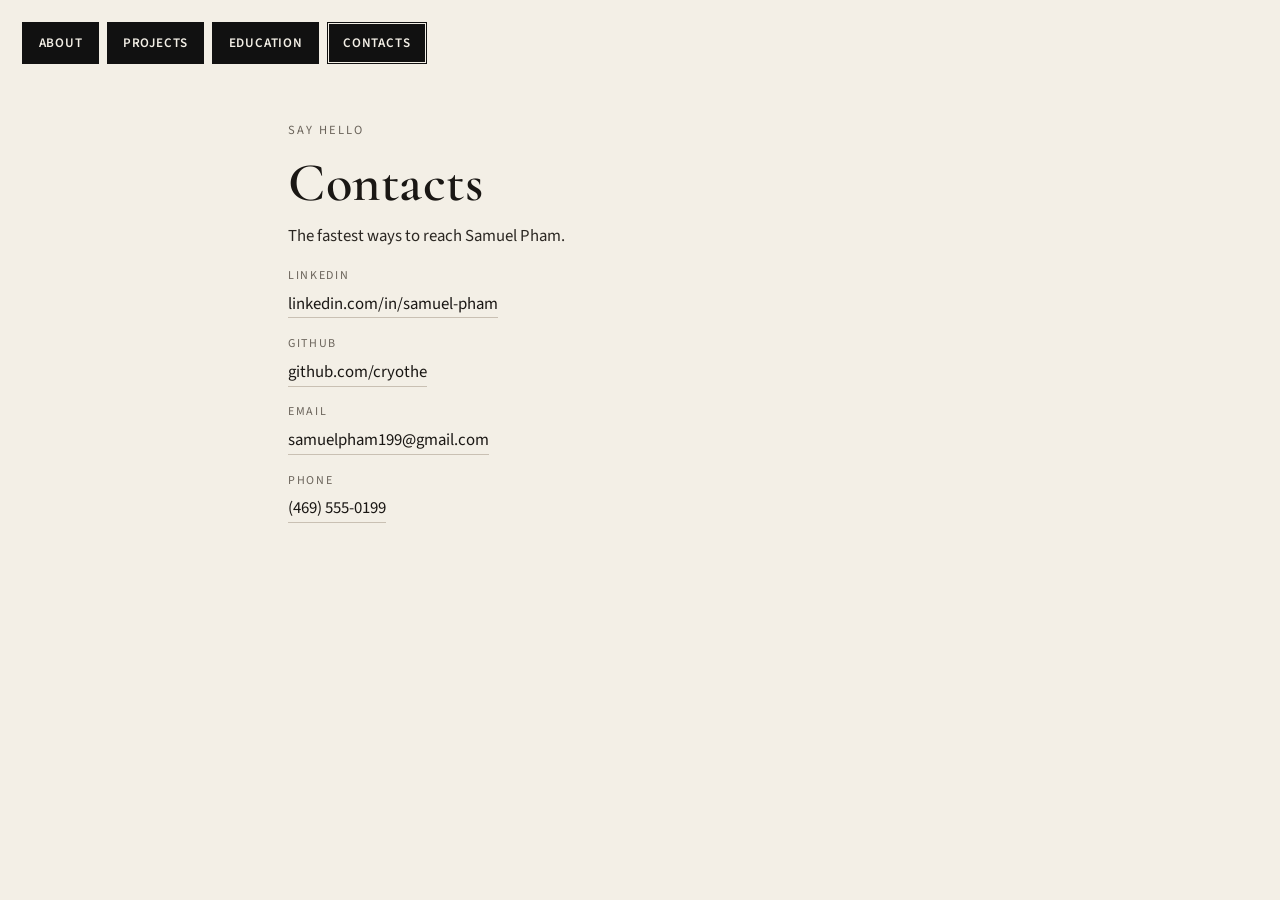
==== contacts.html @ 052fb105 "Revamp Website" ====
<!DOCTYPE html>
<html lang="en">
<head>
  <meta charset="UTF-8">
  <meta name="viewport" content="width=device-width, initial-scale=1">
  <title>Contacts | Samuel Pham</title>
  <link rel="stylesheet" href="style.css">
</head>
<body>
  <nav class="nav" aria-label="Primary">
    <a href="index.html">About</a>
    <a href="projects.html">Projects</a>
    <a href="education.html">Education</a>
    <a class="active" href="contacts.html">Contacts</a>
  </nav>

  <main class="page">
    <p class="kicker">Say hello</p>
    <h1>Contacts</h1>
    <p>The fastest ways to reach Samuel Pham.</p>

    <ul class="contacts">
      <li>
        <span class="contact-label">LinkedIn</span>
        <a href="https://www.linkedin.com/in/samuel-pham" target="_blank" rel="noopener noreferrer">linkedin.com/in/samuel-pham</a>
      </li>
      <li>
        <span class="contact-label">GitHub</span>
        <a href="https://github.com/cryothe" target="_blank" rel="noopener noreferrer">github.com/cryothe</a>
      </li>
      <li>
        <span class="contact-label">Email</span>
        <a href="mailto:samuelpham199@gmail.com">samuelpham199@gmail.com</a>
      </li>
      <li>
        <span class="contact-label">Phone</span>
        <a href="tel:+14695550199">(469) 555-0199</a>
      </li>
    </ul>
  </main>
</body>
</html>
---- style.css ----
@import url("https://fonts.googleapis.com/css2?family=Cormorant+Garamond:ital,wght@0,500;0,600;0,700;1,500&family=Source+Sans+3:wght@400;500;600&display=swap");

*,
*::before,
*::after {
  box-sizing: border-box;
}

html {
  view-transition-name: none;
}

@view-transition {
  navigation: auto;
}

::view-transition-old(root) {
  animation: fade-out 280ms ease both;
}

::view-transition-new(root) {
  animation: fade-in 380ms ease both;
}

@keyframes fade-out {
  to {
    opacity: 0;
    transform: translateY(-8px);
  }
}

@keyframes fade-in {
  from {
    opacity: 0;
    transform: translateY(12px);
  }
}

body {
  margin: 0;
  min-height: 100vh;
  background: #f3efe6;
  color: #2b2722;
  font-family: "Source Sans 3", system-ui, sans-serif;
  font-size: 1.05rem;
  line-height: 1.7;
}

h1,
h2,
h3 {
  font-family: "Cormorant Garamond", Georgia, serif;
  font-weight: 600;
  letter-spacing: 0.01em;
  color: #1a1714;
  line-height: 1.2;
}

h1 {
  font-size: clamp(2.4rem, 5vw, 3.4rem);
  margin: 0 0 0.35rem;
}

h2 {
  font-size: clamp(1.9rem, 3.5vw, 2.45rem);
  margin: 0 0 1.25rem;
}

h3 {
  font-size: 1.45rem;
  margin: 0 0 0.4rem;
}

p {
  margin: 0 0 1rem;
}

a {
  color: #1a1714;
}

.nav {
  position: fixed;
  top: 1.4rem;
  left: 1.4rem;
  z-index: 10;
  display: flex;
  flex-wrap: wrap;
  gap: 0.5rem;
}

.nav a {
  display: inline-block;
  background: #111;
  color: #f3efe6;
  text-decoration: none;
  font-size: 0.82rem;
  font-weight: 600;
  letter-spacing: 0.06em;
  text-transform: uppercase;
  padding: 0.55rem 0.95rem;
  border: 1px solid #111;
  transition: background 0.2s ease, color 0.2s ease;
}

.nav a:hover,
.nav a:focus-visible {
  background: transparent;
  color: #111;
}

.nav a.active {
  background: #111;
  color: #f3efe6;
  box-shadow: inset 0 0 0 1px #f3efe6;
}

.page {
  max-width: 760px;
  margin: 0 auto;
  padding: 7.5rem 1.75rem 4rem;
  animation: page-enter 500ms ease both;
}

@keyframes page-enter {
  from {
    opacity: 0;
    transform: translateY(16px);
  }
}

.kicker {
  font-size: 0.78rem;
  letter-spacing: 0.16em;
  text-transform: uppercase;
  color: #6b645b;
  margin-bottom: 0.6rem;
}

.facts {
  list-style: none;
  padding: 0;
  margin: 1.5rem 0 0;
  display: grid;
  gap: 0.85rem;
}

.facts li {
  background: rgba(255, 255, 255, 0.45);
  border: 1px solid #e4ddd1;
  padding: 0.95rem 1.1rem;
}

.projects {
  display: grid;
  gap: 1.25rem;
}

.project {
  background: rgba(255, 255, 255, 0.45);
  border: 1px solid #e4ddd1;
  padding: 1.35rem 1.4rem;
}

.meta {
  color: #6b645b;
  font-size: 0.92rem;
  margin-bottom: 0.7rem;
}

.contacts {
  list-style: none;
  padding: 0;
  margin: 0;
  display: grid;
  gap: 1rem;
}

.contacts a {
  text-decoration: none;
  border-bottom: 1px solid #c9c0b3;
  padding-bottom: 0.1rem;
}

.contacts a:hover {
  border-bottom-color: #111;
}

.contact-label {
  display: block;
  font-size: 0.75rem;
  letter-spacing: 0.14em;
  text-transform: uppercase;
  color: #6b645b;
  margin-bottom: 0.2rem;
}

@media (max-width: 720px) {
  .nav {
    position: static;
    padding: 1.1rem 1.1rem 0;
  }

  .page {
    padding-top: 2.5rem;
  }
}
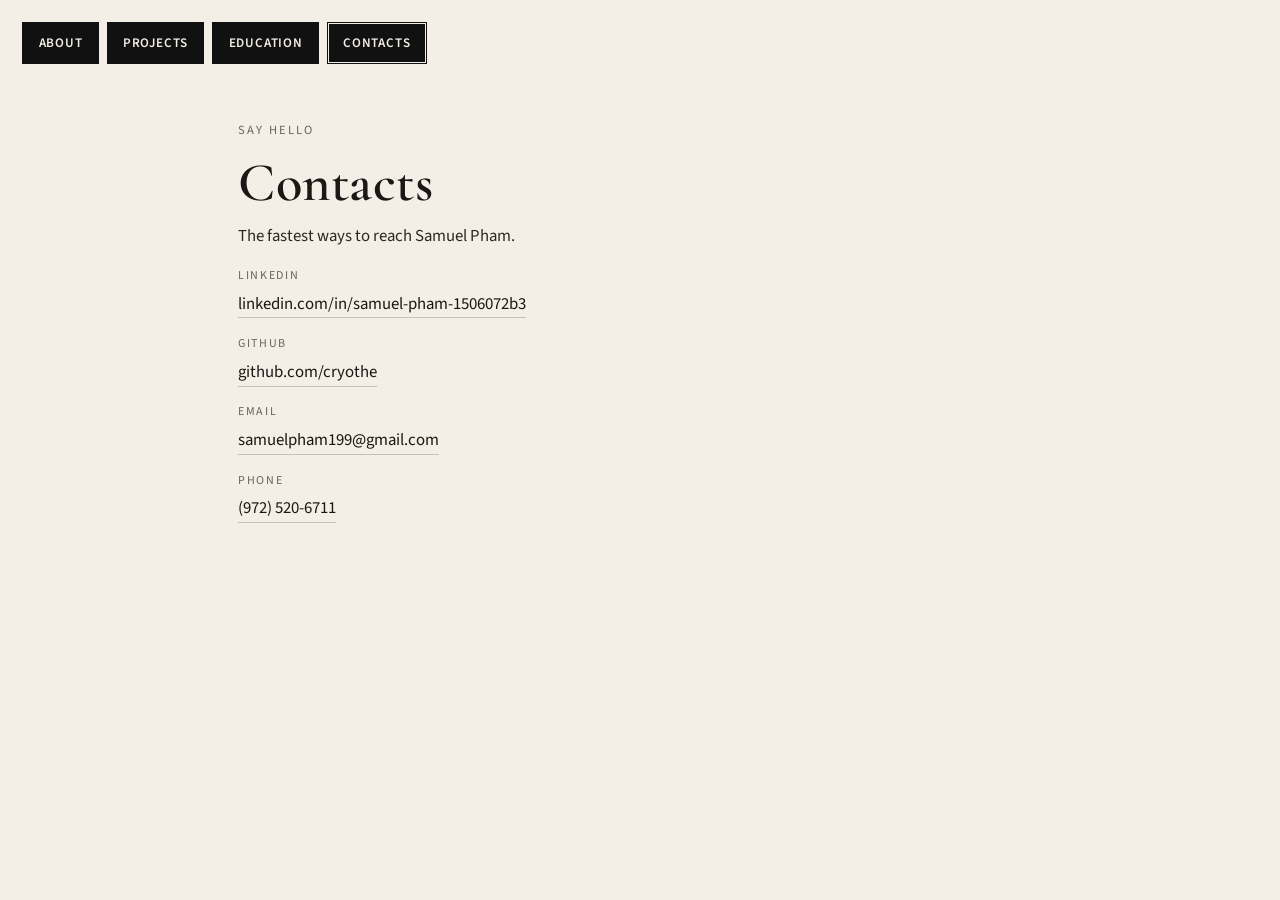
==== commit 40824a03: "Add a portrait and refresh portfolio copy with real contact details. Co-authored-by: Cursor <cursora" ====
--- a/contacts.html
+++ b/contacts.html
@@ -22,7 +22,7 @@
     <ul class="contacts">
       <li>
         <span class="contact-label">LinkedIn</span>
-        <a href="https://www.linkedin.com/in/samuel-pham" target="_blank" rel="noopener noreferrer">linkedin.com/in/samuel-pham</a>
+        <a href="https://www.linkedin.com/in/samuel-pham-1506072b3/" target="_blank" rel="noopener noreferrer">linkedin.com/in/samuel-pham-1506072b3</a>
       </li>
       <li>
         <span class="contact-label">GitHub</span>
@@ -34,7 +34,7 @@
       </li>
       <li>
         <span class="contact-label">Phone</span>
-        <a href="tel:+14695550199">(469) 555-0199</a>
+        <a href="tel:+19725206711">(972) 520-6711</a>
       </li>
     </ul>
   </main>
--- a/style.css
+++ b/style.css
@@ -15,24 +15,28 @@
 }
 
 ::view-transition-old(root) {
-  animation: fade-out 280ms ease both;
+  animation: page-out 260ms cubic-bezier(0.4, 0, 1, 1) both;
 }
 
 ::view-transition-new(root) {
-  animation: fade-in 380ms ease both;
-}
-
-@keyframes fade-out {
-  to {
-    opacity: 0;
-    transform: translateY(-8px);
-  }
-}
-
-@keyframes fade-in {
-  from {
-    opacity: 0;
-    transform: translateY(12px);
+  animation: page-in 480ms cubic-bezier(0.16, 1, 0.3, 1) both;
+}
+
+@keyframes page-out {
+  to {
+    opacity: 0;
+    transform: scale(0.97) translateY(-10px);
+  }
+}
+
+@keyframes page-in {
+  from {
+    opacity: 0;
+    transform: scale(0.96) translateY(22px);
+  }
+  to {
+    opacity: 1;
+    transform: scale(1) translateY(0);
   }
 }
 
@@ -116,16 +120,72 @@
 }
 
 .page {
-  max-width: 760px;
+  max-width: 860px;
   margin: 0 auto;
   padding: 7.5rem 1.75rem 4rem;
-  animation: page-enter 500ms ease both;
+  animation: page-enter 560ms cubic-bezier(0.16, 1, 0.3, 1) both;
 }
 
 @keyframes page-enter {
   from {
     opacity: 0;
-    transform: translateY(16px);
+    transform: scale(0.97) translateY(18px);
+  }
+  to {
+    opacity: 1;
+    transform: scale(1) translateY(0);
+  }
+}
+
+.intro {
+  display: grid;
+  grid-template-columns: minmax(0, 1fr) 220px;
+  gap: 1.75rem 2rem;
+  align-items: center;
+  margin-bottom: 0.5rem;
+}
+
+.intro-copy h1 {
+  margin-bottom: 0.55rem;
+}
+
+.portrait {
+  margin: 0;
+  overflow: hidden;
+  border: 1px solid #e4ddd1;
+  background: #eae4d8;
+  animation: portrait-in 700ms cubic-bezier(0.16, 1, 0.3, 1) both;
+  animation-delay: 80ms;
+}
+
+.portrait img {
+  display: block;
+  width: 100%;
+  height: 280px;
+  object-fit: cover;
+  object-position: center 18%;
+  transform-origin: center;
+  animation: portrait-zoom 900ms cubic-bezier(0.16, 1, 0.3, 1) both;
+  animation-delay: 80ms;
+}
+
+@keyframes portrait-in {
+  from {
+    opacity: 0;
+    transform: translateX(18px) scale(0.94);
+  }
+  to {
+    opacity: 1;
+    transform: translateX(0) scale(1);
+  }
+}
+
+@keyframes portrait-zoom {
+  from {
+    transform: scale(1.08);
+  }
+  to {
+    transform: scale(1);
   }
 }
 
@@ -166,6 +226,34 @@
   color: #6b645b;
   font-size: 0.92rem;
   margin-bottom: 0.7rem;
+}
+
+.project-links {
+  display: flex;
+  flex-wrap: wrap;
+  gap: 0.55rem;
+  margin-top: 1.1rem;
+}
+
+.project-link {
+  display: inline-block;
+  background: #111;
+  color: #f3efe6;
+  text-decoration: none;
+  font-size: 0.78rem;
+  font-weight: 600;
+  letter-spacing: 0.06em;
+  text-transform: uppercase;
+  padding: 0.5rem 0.85rem;
+  border: 1px solid #111;
+  transition: background 0.2s ease, color 0.2s ease, transform 0.2s ease;
+}
+
+.project-link:hover,
+.project-link:focus-visible {
+  background: transparent;
+  color: #111;
+  transform: translateY(-1px);
 }
 
 .contacts {
@@ -204,4 +292,28 @@
   .page {
     padding-top: 2.5rem;
   }
-}
+
+  .intro {
+    grid-template-columns: 1fr;
+  }
+
+  .portrait {
+    max-width: 280px;
+    animation-name: portrait-in-mobile;
+  }
+
+  .portrait img {
+    height: 320px;
+  }
+}
+
+@keyframes portrait-in-mobile {
+  from {
+    opacity: 0;
+    transform: translateY(14px) scale(0.96);
+  }
+  to {
+    opacity: 1;
+    transform: translateY(0) scale(1);
+  }
+}
